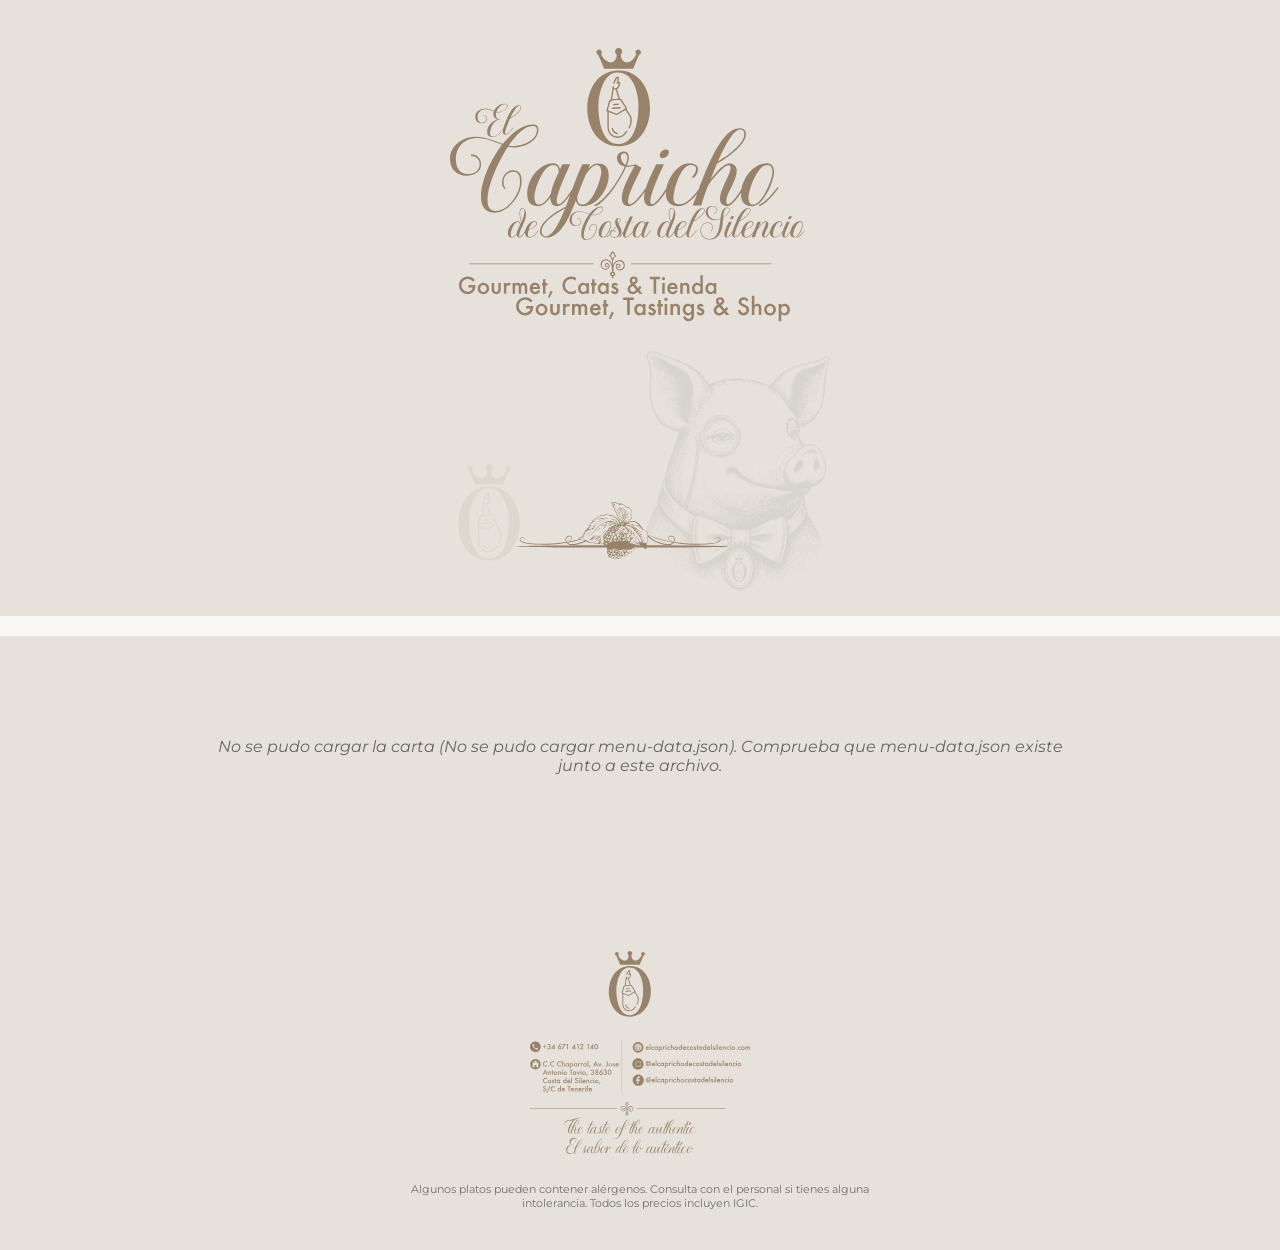
==== index.html @ 213a8bbc "Add files via upload" ====
<!DOCTYPE html>
<html lang="es">
<head>
<meta charset="UTF-8">
<meta name="viewport" content="width=device-width, initial-scale=1">
<title>El Capricho de Costa del Silencio — Carta</title>
<link rel="preconnect" href="https://fonts.googleapis.com">
<link href="https://fonts.googleapis.com/css2?family=Oleo+Script:wght@700&family=Montserrat:wght@400;500;600&display=swap" rel="stylesheet">
<style>
  :root{
    --accent:#28282F;
    --ink:#161613;
    --card-bg:#F9F8F5;
    --page-bg:#E6E2DB;
  }
  *{box-sizing:border-box;}
  body{
    margin:0;
    background:var(--page-bg);
    font-family:'Montserrat',sans-serif;
    color:var(--ink);
  }

  .hero{
    min-height:50vh;
    display:flex; flex-direction:column; align-items:center; justify-content:center;
    text-align:center; padding:48px 20px 24px; position:relative; overflow:hidden;
  }
  .hero img{ width:min(60vw,380px); position:relative; z-index:1; }

  nav{
    position:sticky; top:0; z-index:10;
    background:var(--card-bg);
    border-bottom:1px solid rgba(0,0,0,.08);
    display:flex; justify-content:center; flex-wrap:wrap;
    gap:4px; padding:10px 12px;
  }
  nav button{
    font-family:'Montserrat',sans-serif;
    font-weight:600; font-style:italic;
    font-size:12.5px;
    background:none; border:none; cursor:pointer;
    color:var(--ink); opacity:.55;
    padding:8px 14px; border-radius:20px;
    transition:all .15s ease;
  }
  nav button:hover{ opacity:.85; background:rgba(0,0,0,.04); }
  nav button.active{ opacity:1; color:#fff; background:var(--accent); }

  main{ max-width:980px; margin:0 auto; padding:40px 28px 20px; }
  section{ display:none; }
  section.active{ display:block; animation:fade .25s ease; }
  @keyframes fade{ from{opacity:0; transform:translateY(6px);} to{opacity:1; transform:translateY(0);} }

  .section-header{
    display:flex; align-items:center; justify-content:space-between;
    margin-bottom:28px;
  }
  h1{
    font-family:'Oleo Script', cursive; font-weight:700;
    font-size:clamp(24px,5vw,38px); margin:0; color:var(--ink);
    text-transform:capitalize;
  }
  .section-header img{ width:40px; opacity:.9; }

  .grid{ display:grid; grid-template-columns:repeat(3,1fr); gap:14px 20px; }
  @media (max-width:720px){ .grid{ grid-template-columns:repeat(2,1fr); } }
  @media (max-width:460px){ .grid{ grid-template-columns:1fr; } }

  .item{
    background:#fff; border-left:4px solid var(--accent);
    border-radius:6px; box-shadow:0 1px 3px rgba(0,0,0,.06);
    padding:14px 18px;
  }
  .item h3{ font-weight:600; font-style:italic; font-size:14px; margin:0 0 8px; line-height:1.3; text-transform:none; }
  .item .price{ font-size:13.5px; opacity:.85; }

  footer{ margin-top:56px; padding:40px 20px 30px; text-align:center; }
  footer img{ width:min(50vw,220px); }
  footer .disclaimer{ margin-top:24px; font-size:11px; opacity:.55; max-width:520px; margin-left:auto; margin-right:auto; }
  footer .updated{ margin-top:10px; font-size:10.5px; opacity:.4; }

  .loading, .error{ text-align:center; padding:60px 20px; opacity:.6; font-style:italic; }
</style>
</head>
<body>

<div class="hero">
  <img src="assets/logo-cover.svg" alt="El Capricho de Costa del Silencio — Gourmet, Catas & Tienda">
</div>

<nav id="nav"></nav>
<main id="main"><div class="loading">Cargando carta…</div></main>

<footer>
  <img src="assets/backcover.svg" alt="Contacto El Capricho de Costa del Silencio">
  <div class="disclaimer">Algunos platos pueden contener alérgenos. Consulta con el personal si tienes alguna intolerancia. Todos los precios incluyen IGIC.</div>
  <div class="updated" id="updated"></div>
</footer>

<script>
function titleCase(s){
  return s.toLowerCase().replace(/(^|\\s|-)\\S/g, c => c.toUpperCase());
}

function slugify(s){
  return s.toLowerCase().normalize('NFD').replace(/[\\u0300-\\u036f]/g,'').replace(/[^a-z0-9]+/g,'-').replace(/(^-|-$)/g,'');
}

async function loadMenu(){
  const main = document.getElementById('main');
  const nav = document.getElementById('nav');
  const updated = document.getElementById('updated');
  try{
    const res = await fetch('menu-data.json', { cache: 'no-store' });
    if(!res.ok) throw new Error('No se pudo cargar menu-data.json');
    const data = await res.json();

    main.innerHTML = '';
    nav.innerHTML = '';

    data.categories.forEach((cat, idx) => {
      const id = slugify(cat.category);

      const btn = document.createElement('button');
      btn.textContent = titleCase(cat.category.replace(/^CARTA\\s*-\\s*/i,''));
      btn.dataset.target = id;
      if (idx === 0) btn.classList.add('active');
      btn.addEventListener('click', () => showSection(id));
      nav.appendChild(btn);

      const sec = document.createElement('section');
      sec.id = id;
      if (idx === 0) sec.classList.add('active');

      const header = document.createElement('div');
      header.className = 'section-header';
      const h1 = document.createElement('h1');
      h1.textContent = titleCase(cat.category.replace(/^CARTA\\s*-\\s*/i,''));
      header.appendChild(h1);
      const img = document.createElement('img');
      img.src = 'assets/brandmark.svg';
      header.appendChild(img);
      sec.appendChild(header);

      const grid = document.createElement('div');
      grid.className = 'grid';
      grid.innerHTML = cat.items.map(it =>
        `<div class="item"><h3>${it.name}</h3><div class="price">${it.price} €</div></div>`
      ).join('');
      sec.appendChild(grid);

      main.appendChild(sec);
    });

    if (data.scraped_at){
      const d = new Date(data.scraped_at);
      updated.textContent = 'Carta actualizada: ' + d.toLocaleString('es-ES', { dateStyle:'long', timeStyle:'short' });
    }
  }catch(err){
    main.innerHTML = `<div class="error">No se pudo cargar la carta (${err.message}). Comprueba que menu-data.json existe junto a este archivo.</div>`;
  }
}

function showSection(id){
  document.querySelectorAll('section').forEach(s => s.classList.toggle('active', s.id === id));
  document.querySelectorAll('nav button').forEach(b => b.classList.toggle('active', b.dataset.target === id));
  window.scrollTo({ top: document.getElementById('main').offsetTop - 70, behavior:'smooth' });
}

loadMenu();
</script>

</body>
</html>
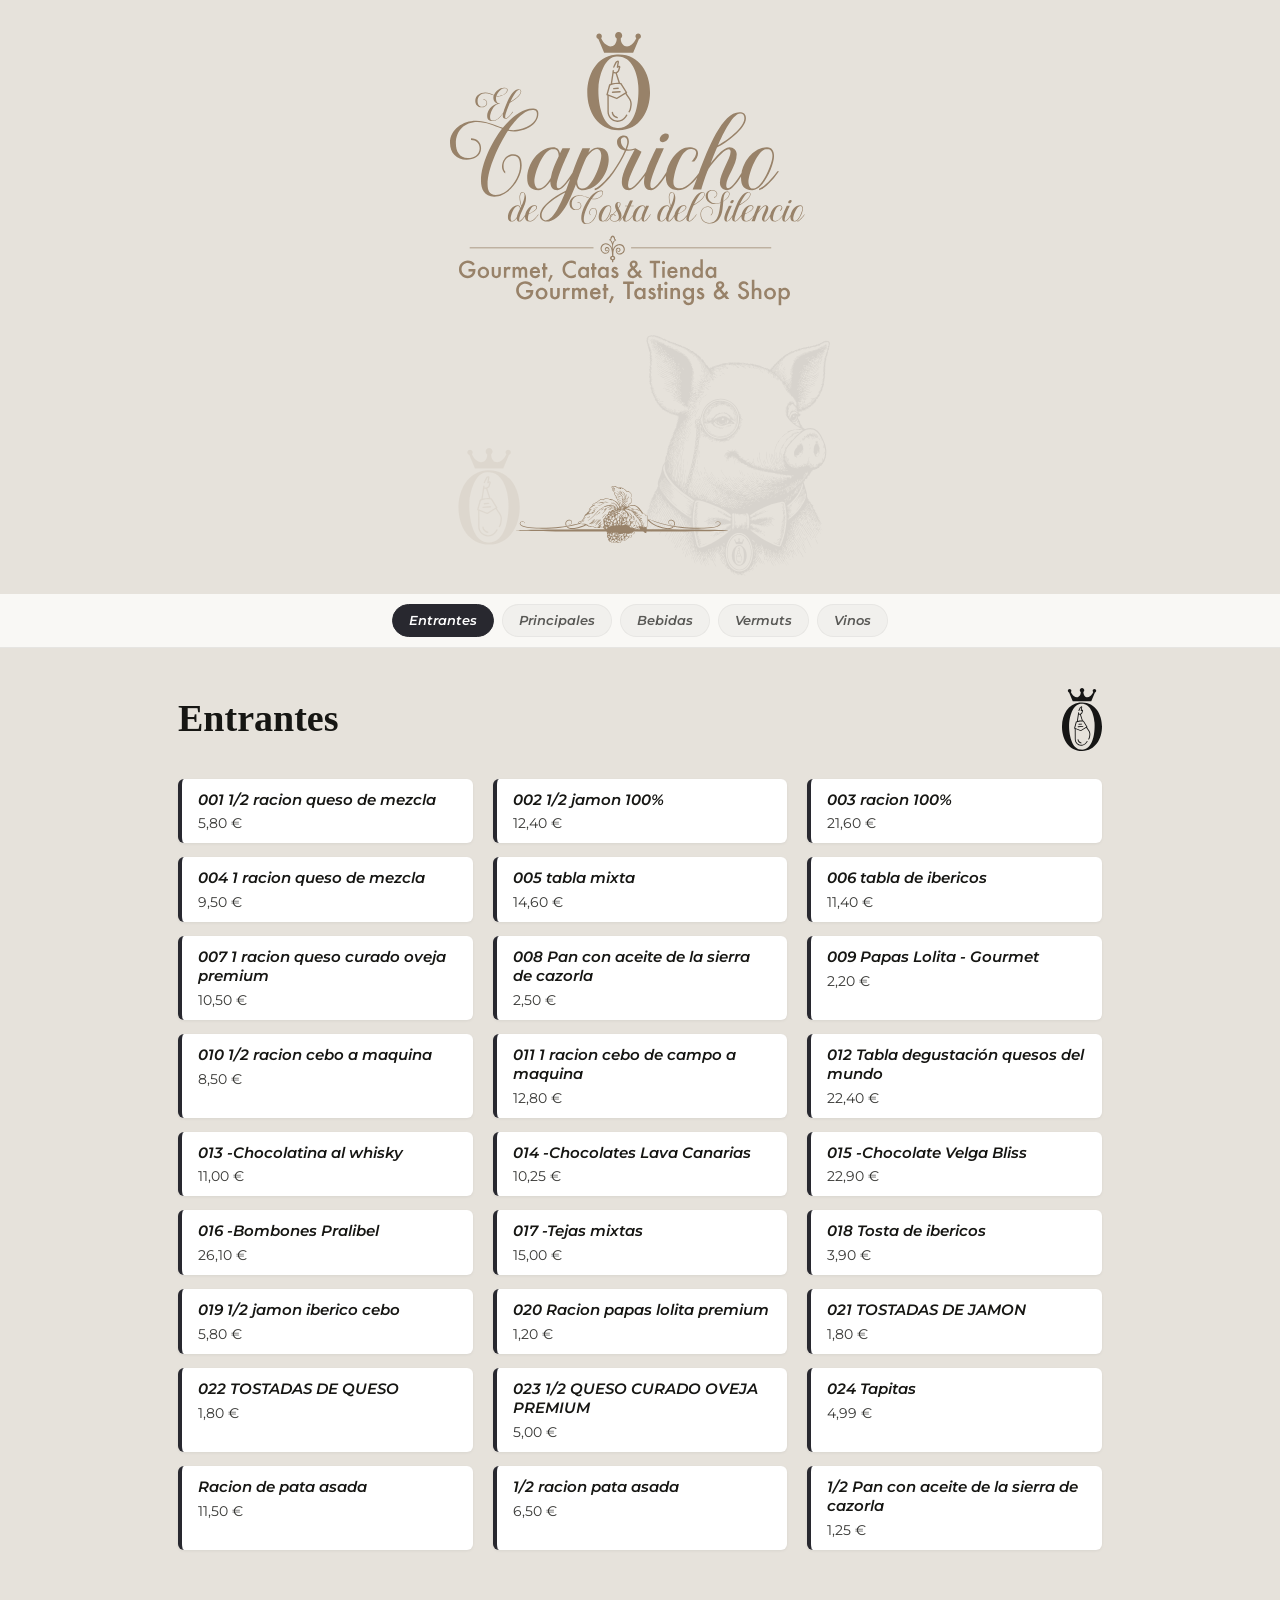
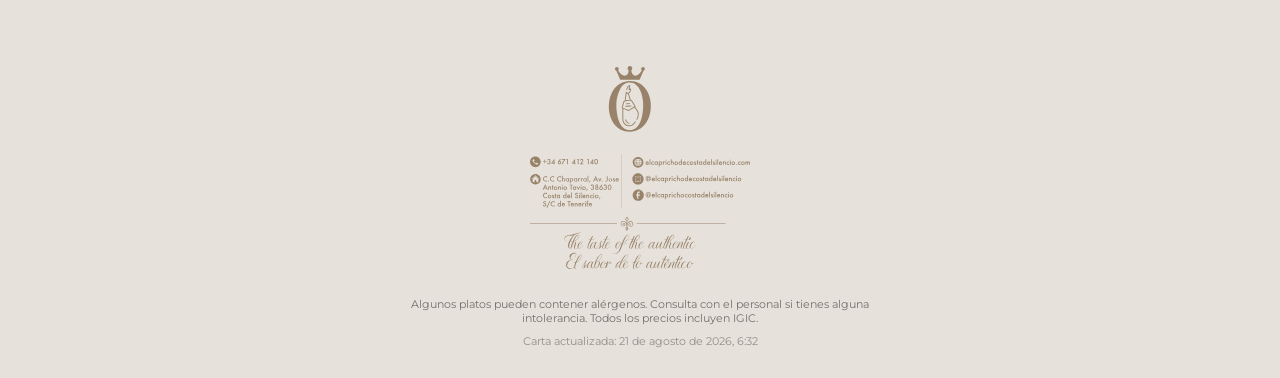
==== commit 401a83a9: "Refactor styles and improve button functionality" ====
--- a/index.html
+++ b/index.html
@@ -22,65 +22,76 @@
   }
 
   .hero{
-    min-height:50vh;
+    min-height:38vh;
     display:flex; flex-direction:column; align-items:center; justify-content:center;
-    text-align:center; padding:48px 20px 24px; position:relative; overflow:hidden;
+    text-align:center; padding:32px 16px 18px; position:relative; overflow:hidden;
   }
-  .hero img{ width:min(60vw,380px); position:relative; z-index:1; }
+  .hero img{ width:min(70vw,380px); position:relative; z-index:1; }
 
   nav{
     position:sticky; top:0; z-index:10;
     background:var(--card-bg);
     border-bottom:1px solid rgba(0,0,0,.08);
-    display:flex; justify-content:center; flex-wrap:wrap;
+    display:flex; flex-wrap:nowrap; justify-content:flex-start;
+    overflow-x:auto; -webkit-overflow-scrolling:touch; scrollbar-width:none;
     gap:4px; padding:10px 12px;
   }
+  nav::-webkit-scrollbar{ display:none; }
+  @media (min-width:720px){ nav{ flex-wrap:wrap; justify-content:center; overflow-x:visible; } }
   nav button{
     font-family:'Montserrat',sans-serif;
     font-weight:600; font-style:italic;
-    font-size:12.5px;
-    background:none; border:none; cursor:pointer;
-    color:var(--ink); opacity:.55;
-    padding:8px 14px; border-radius:20px;
+    font-size:12.5px; white-space:nowrap; flex:0 0 auto;
+    background:rgba(0,0,0,.045); border:1px solid rgba(0,0,0,.06); cursor:pointer;
+    color:var(--ink); opacity:.7;
+    padding:8px 16px; border-radius:20px;
+    margin:0 2px;
     transition:all .15s ease;
+    -webkit-tap-highlight-color:transparent;
   }
-  nav button:hover{ opacity:.85; background:rgba(0,0,0,.04); }
-  nav button.active{ opacity:1; color:#fff; background:var(--accent); }
+  nav button:hover{ opacity:.95; background:rgba(0,0,0,.08); }
+  nav button.active{ opacity:1; color:#fff; background:var(--accent); border-color:var(--accent); }
 
-  main{ max-width:980px; margin:0 auto; padding:40px 28px 20px; }
+  main{ max-width:980px; margin:0 auto; padding:28px 16px 12px; }
+  @media (min-width:600px){ main{ padding:40px 28px 20px; } }
   section{ display:none; }
   section.active{ display:block; animation:fade .25s ease; }
   @keyframes fade{ from{opacity:0; transform:translateY(6px);} to{opacity:1; transform:translateY(0);} }
 
   .section-header{
     display:flex; align-items:center; justify-content:space-between;
-    margin-bottom:28px;
+    margin-bottom:20px; gap:12px;
   }
   h1{
     font-family:'Oleo Script', cursive; font-weight:700;
-    font-size:clamp(24px,5vw,38px); margin:0; color:var(--ink);
-    text-transform:capitalize;
+    font-size:clamp(22px,6vw,38px); margin:0; color:var(--ink);
+    text-transform:capitalize; line-height:1.15;
   }
-  .section-header img{ width:40px; opacity:.9; }
+  .section-header img{ width:32px; opacity:.9; flex-shrink:0; }
+  @media (min-width:600px){ .section-header{ margin-bottom:28px; } .section-header img{ width:40px; } }
 
-  .grid{ display:grid; grid-template-columns:repeat(3,1fr); gap:14px 20px; }
-  @media (max-width:720px){ .grid{ grid-template-columns:repeat(2,1fr); } }
-  @media (max-width:460px){ .grid{ grid-template-columns:1fr; } }
+  .grid{ display:grid; grid-template-columns:1fr; gap:12px; }
+  @media (min-width:480px){ .grid{ grid-template-columns:repeat(2,1fr); gap:14px 16px; } }
+  @media (min-width:860px){ .grid{ grid-template-columns:repeat(3,1fr); gap:14px 20px; } }
 
   .item{
     background:#fff; border-left:4px solid var(--accent);
     border-radius:6px; box-shadow:0 1px 3px rgba(0,0,0,.06);
-    padding:14px 18px;
+    padding:12px 16px;
   }
-  .item h3{ font-weight:600; font-style:italic; font-size:14px; margin:0 0 8px; line-height:1.3; text-transform:none; }
+  .item h3{ font-weight:600; font-style:italic; font-size:14.5px; margin:0 0 6px; line-height:1.3; text-transform:none; }
   .item .price{ font-size:13.5px; opacity:.85; }
 
-  footer{ margin-top:56px; padding:40px 20px 30px; text-align:center; }
-  footer img{ width:min(50vw,220px); }
-  footer .disclaimer{ margin-top:24px; font-size:11px; opacity:.55; max-width:520px; margin-left:auto; margin-right:auto; }
+  footer{ margin-top:40px; padding:32px 16px 24px; text-align:center; }
+  footer img{ width:min(65vw,220px); }
+  footer .disclaimer{ margin-top:20px; font-size:11px; opacity:.55; max-width:520px; margin-left:auto; margin-right:auto; }
   footer .updated{ margin-top:10px; font-size:10.5px; opacity:.4; }
+  @media (min-width:600px){ footer{ margin-top:56px; padding:40px 20px 30px; } footer .disclaimer{ margin-top:24px; } }
 
   .loading, .error{ text-align:center; padding:60px 20px; opacity:.6; font-style:italic; }
+
+  /* Área táctil cómoda en móvil */
+  @media (hover:none){ nav button{ padding:10px 16px; } }
 </style>
 </head>
 <body>
@@ -99,12 +110,16 @@
 </footer>
 
 <script>
+function cleanSectionName(raw){
+  return raw.replace(/^\s*carta\s*[-–—:]\s*/i, '').trim();
+}
+
 function titleCase(s){
-  return s.toLowerCase().replace(/(^|\\s|-)\\S/g, c => c.toUpperCase());
+  return s.toLowerCase().replace(/(^|\s|-)\S/g, c => c.toUpperCase());
 }
 
 function slugify(s){
-  return s.toLowerCase().normalize('NFD').replace(/[\\u0300-\\u036f]/g,'').replace(/[^a-z0-9]+/g,'-').replace(/(^-|-$)/g,'');
+  return s.toLowerCase().normalize('NFD').replace(/[\u0300-\u036f]/g,'').replace(/[^a-z0-9]+/g,'-').replace(/(^-|-$)/g,'');
 }
 
 async function loadMenu(){
@@ -123,7 +138,7 @@
       const id = slugify(cat.category);
 
       const btn = document.createElement('button');
-      btn.textContent = titleCase(cat.category.replace(/^CARTA\\s*-\\s*/i,''));
+      btn.textContent = titleCase(cleanSectionName(cat.category));
       btn.dataset.target = id;
       if (idx === 0) btn.classList.add('active');
       btn.addEventListener('click', () => showSection(id));
@@ -136,7 +151,7 @@
       const header = document.createElement('div');
       header.className = 'section-header';
       const h1 = document.createElement('h1');
-      h1.textContent = titleCase(cat.category.replace(/^CARTA\\s*-\\s*/i,''));
+      h1.textContent = titleCase(cleanSectionName(cat.category));
       header.appendChild(h1);
       const img = document.createElement('img');
       img.src = 'assets/brandmark.svg';
